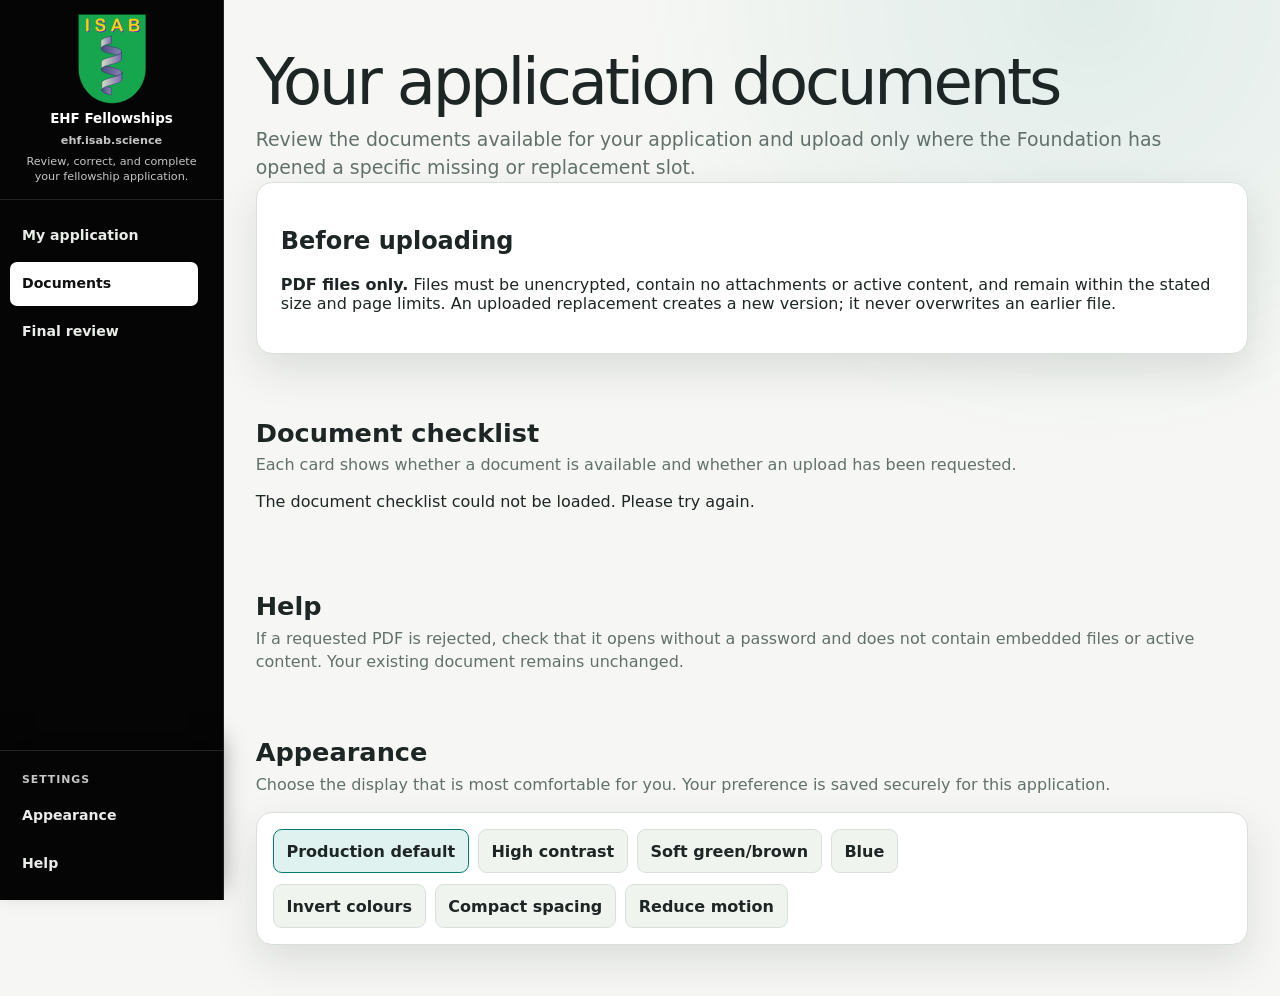
==== public/applicant/documents.html @ 423f9504 "feat: complete the EHF applicant review workflow" ====
<!doctype html>
<html lang="en">
  <head>
    <meta charset="utf-8">
    <meta name="viewport" content="width=device-width, initial-scale=1">
    <meta name="referrer" content="no-referrer">
    <title>EHF Fellowships — your documents</title>
    <link rel="stylesheet" href="../assets/site.css">
  </head>
  <body data-shell>
    <a class="skip-link" href="#main-content">Skip to main content</a>
    <button class="app-nav-toggle" type="button" aria-controls="application-navigation" aria-expanded="false" aria-label="Open application navigation"><span aria-hidden="true">☰</span> Menu</button>
    <div class="app-nav-backdrop" hidden></div>
    <aside class="app-nav" id="application-navigation" aria-label="Application navigation" data-open="false">
      <div class="app-nav-top"><a class="app-nav-home" href="/applicant/review"><img src="../assets/isab-logo.svg" alt="ISAB"><span class="app-nav-title">EHF Fellowships</span></a><span class="app-nav-domain">ehf.isab.science</span><span class="app-nav-purpose">Review, correct, and complete your fellowship application.</span></div>
      <div class="app-nav-scroll"><nav class="app-nav-list" aria-label="Primary navigation"><a class="app-nav-link" href="/applicant/review">My application</a><a class="app-nav-link" href="/applicant/documents" aria-current="page">Documents</a><a class="app-nav-link" href="/applicant/final-review">Final review</a></nav></div>
      <nav class="app-nav-list app-nav-lower" aria-label="Settings and help navigation"><span class="app-nav-heading">Settings</span><a class="app-nav-link" href="#appearance">Appearance</a><a class="app-nav-link" href="#help">Help</a></nav>
    </aside>
    <main class="site-main applicant-review-main" id="main-content" tabindex="-1">
      <header class="site-hero"><h1>Your application documents</h1><p>Review the documents available for your application and upload only where the Foundation has opened a specific missing or replacement slot.</p></header>
      <section class="application-progress" aria-labelledby="document-rules-heading">
        <h2 id="document-rules-heading">Before uploading</h2>
        <p><strong>PDF files only.</strong> Files must be unencrypted, contain no attachments or active content, and remain within the stated size and page limits. An uploaded replacement creates a new version; it never overwrites an earlier file.</p>
      </section>
      <section aria-labelledby="document-list-heading">
        <div class="section-heading"><h2 id="document-list-heading">Document checklist</h2><p>Each card shows whether a document is available and whether an upload has been requested.</p></div>
        <div class="document-slot-list" data-document-slots><p role="status">Loading your document checklist…</p></div>
      </section>
      <section id="help" class="section-heading"><h2>Help</h2><p>If a requested PDF is rejected, check that it opens without a password and does not contain embedded files or active content. Your existing document remains unchanged.</p></section>
      <section id="appearance" aria-labelledby="appearance-heading"><div class="section-heading"><h2 id="appearance-heading">Appearance</h2><p>Choose the display that is most comfortable for you. Your preference is saved securely for this application.</p></div><div class="appearance-controls"><div class="appearance-control-row"><button type="button" data-skin-choice="default" aria-pressed="true">Production default</button><button type="button" data-skin-choice="high-contrast" aria-pressed="false">High contrast</button><button type="button" data-skin-choice="soft-earth" aria-pressed="false">Soft green/brown</button><button type="button" data-skin-choice="blue" aria-pressed="false">Blue</button></div><div class="appearance-control-row"><button type="button" data-appearance-flag="invert" aria-pressed="false">Invert colours</button><button type="button" data-appearance-flag="compact" aria-pressed="false">Compact spacing</button><button type="button" data-appearance-flag="reduceMotion" aria-pressed="false">Reduce motion</button></div></div></section>
    </main>
    <script src="../assets/theme.js"></script>
    <script src="../assets/shell.js"></script>
    <script src="../assets/applicant-documents.js"></script>
  </body>
</html>
---- public/assets/site.css ----
:root {
  color-scheme: light;
  --background: #f6f7f4;
  --surface: #ffffff;
  --surface-soft: #f0f4ef;
  --text: #1d2525;
  --muted: #62706c;
  --line: #d8dfdc;
  --accent: #007c72;
  --accent-dark: #005f58;
  --accent-quiet: #e0f2ef;
  --warning: #8f4d00;
  --missing: #b42318;
  --focus: #b3415f;
  --shadow: 0 16px 42px rgba(32, 41, 38, 0.12);
  --nav-background: #050505;
  --nav-border: #252525;
  --nav-text: #e9ece8;
  --nav-muted: #c6c6c6;
  --nav-hover: #1c1c1c;
  --nav-width: 224px;
  font-family: Aptos, "Segoe UI", system-ui, sans-serif;
  background: var(--background);
  color: var(--text);
}

:root[data-skin="high-contrast"] { --background: #fff; --surface: #fff; --surface-soft: #f3f4f6; --text: #050505; --muted: #1f2937; --line: #111827; --accent: #005fcc; --accent-dark: #003f8f; --accent-quiet: #dbeafe; --warning: #9a3412; --focus: #d0006f; --shadow: 0 18px 48px rgba(0,0,0,.24); --nav-background: #000; --nav-border: #fff; --nav-text: #fff; --nav-muted: #f3f4f6; --nav-hover: #1f2937; }
:root[data-skin="soft-earth"] { --background: #f3f6ef; --surface: #fffffb; --surface-soft: #e8efe2; --text: #243025; --muted: #65705c; --line: #d4dccb; --accent: #5d7d47; --accent-dark: #3e5f33; --accent-quiet: #dcebd5; --warning: #9a5a23; --focus: #8b4a5f; --shadow: 0 16px 42px rgba(48,57,40,.14); --nav-background: #26301f; --nav-border: #46513d; --nav-text: #edf4e9; --nav-muted: #cdd9c3; --nav-hover: #37452e; }
:root[data-skin="blue"] { --background: #f4f8fb; --surface: #fff; --surface-soft: #e8f1f8; --text: #172434; --muted: #5b6b7b; --line: #ccd8e3; --accent: #226fb5; --accent-dark: #164f86; --accent-quiet: #dcecfb; --warning: #955100; --focus: #8d4a7a; --shadow: 0 16px 42px rgba(20,48,76,.13); --nav-background: #0c2540; --nav-border: #1e4365; --nav-text: #ebf5ff; --nav-muted: #c9dff2; --nav-hover: #173b60; }
:root[data-density="compact"] { --page-padding: .9rem; --card-padding: .85rem; }
:root[data-invert="true"] { filter: invert(1); }
:root[data-motion="reduced"] *, :root[data-motion="reduced"] *::before, :root[data-motion="reduced"] *::after { animation-duration: .001ms !important; scroll-behavior: auto !important; transition-duration: .001ms !important; }

* { box-sizing: border-box; }
html, body { min-width: 0; min-height: 100%; }
body { margin: 0; padding-left: var(--nav-width); overflow-x: hidden; background: radial-gradient(circle at 85% 0%, color-mix(in srgb, var(--accent) 9%, transparent), transparent 28rem), var(--background); color: var(--text); }
a { color: var(--accent-dark); }
a:focus-visible, button:focus-visible { outline: 3px solid color-mix(in srgb, var(--focus) 58%, transparent); outline-offset: 3px; }
button, a { -webkit-tap-highlight-color: transparent; }
[hidden] { display: none !important; }

.skip-link { position: fixed; z-index: 200; top: 8px; left: 8px; padding: 10px 14px; border-radius: 7px; background: #fff; color: #111; font-weight: 800; transform: translateY(-160%); }
.skip-link:focus { transform: translateY(0); }
.app-nav-toggle { display: none; }
.app-nav { position: fixed; inset: 0 auto 0 0; z-index: 90; display: flex; width: var(--nav-width); min-width: 0; flex-direction: column; border-right: 1px solid var(--nav-border); background: var(--nav-background); color: var(--nav-text); }
.app-nav-top { display: grid; justify-items: center; gap: 6px; padding: 14px 18px; border-bottom: 1px solid var(--nav-border); text-align: center; }
.app-nav-home { display: grid; justify-items: center; gap: 7px; color: #fff; text-decoration: none; }
.app-nav-home img { width: 68px; height: auto; }
.app-nav-title { max-width: 170px; font-size: .84rem; font-weight: 800; line-height: 1.2; }
.app-nav-domain, .app-nav-purpose { color: var(--nav-muted); font-size: .7rem; line-height: 1.35; overflow-wrap: anywhere; }
.app-nav-domain { font-weight: 700; }
.app-nav-scroll { min-height: 0; flex: 1 1 auto; overflow-y: auto; scrollbar-gutter: stable; }
.app-nav-list { display: grid; gap: 4px; padding: 14px 10px; }
.app-nav-lower { max-height: min(52vh, 330px); overflow-y: auto; border-top: 1px solid var(--nav-border); background: var(--nav-background); box-shadow: 0 -12px 22px rgba(0,0,0,.35); }
.app-nav-heading { padding: 8px 12px 4px; color: var(--nav-muted); font-size: .68rem; font-weight: 900; letter-spacing: .09em; text-transform: uppercase; }
.app-nav-link, .app-nav-disclosure { display: flex; width: 100%; min-width: 0; min-height: 44px; align-items: center; border: 0; border-radius: 7px; padding: 8px 12px; background: transparent; color: var(--nav-text); cursor: pointer; font: inherit; font-size: .88rem; font-weight: 700; line-height: 1.25; overflow-wrap: anywhere; text-align: left; text-decoration: none; }
.app-nav-link:hover, .app-nav-disclosure:hover { background: var(--nav-hover); color: #fff; }
.app-nav-link[aria-current="page"] { background: #fff; color: #111; }
.app-nav-submenu { display: grid; gap: 3px; padding-left: 12px; }
.app-nav-submenu .app-nav-link { color: var(--nav-muted); font-size: .78rem; }
.app-nav-authorizations { display: grid; gap: 6px; min-width: 0; margin: 8px 4px 0; padding: 12px 8px 0; border-top: 1px solid var(--nav-border); color: var(--nav-muted); font-size: .68rem; }
.app-nav-authorization-pills { display: flex; flex-wrap: wrap; gap: 5px; min-width: 0; }
.app-nav-authorization-pill { display: inline-flex; max-width: 100%; align-items: center; border-radius: 6px; padding: 3px 7px; font-size: 11px; font-weight: 700; line-height: 1.2; overflow-wrap: anywhere; }
.group-pill-1 { background: #fce7f3; color: #9d174d; }
.group-pill-2 { background: #dbeafe; color: #1e40af; }

.site-main { width: 94%; margin-inline: 3%; padding-block: clamp(1.5rem, 4vw, 4rem); }
.site-hero { display: grid; gap: .7rem; max-width: 76rem; }
.site-hero h1 { margin: 0; font-size: clamp(2.2rem, 5vw, 4.5rem); font-weight: 500; letter-spacing: -.05em; line-height: .98; }
.site-hero p { max-width: 60rem; margin: 0; color: var(--muted); font-size: clamp(1rem, 1.6vw, 1.18rem); line-height: 1.5; }
.preview-notice { margin-top: 1.3rem; border: 1px solid var(--line); border-radius: .9rem; padding: 1rem; background: var(--warning); color: #fff; font-weight: 700; line-height: 1.45; }
.preview-notice span { display: block; font-weight: 500; }
.section-heading { margin-top: clamp(2rem, 5vw, 4rem); }
.section-heading h2 { margin: 0 0 .35rem; font-size: clamp(1.3rem, 2vw, 1.85rem); }
.section-heading p { margin: 0; color: var(--muted); line-height: 1.45; }
.shell-grid { display: grid; min-width: 0; grid-template-columns: repeat(3, minmax(0, 1fr)); gap: clamp(.7rem, 1.5vw, 1.1rem); margin-top: 1rem; }
.shell-card { display: grid; min-width: 0; min-height: 150px; align-content: space-between; gap: 1rem; border: 1px solid var(--line); border-radius: 1rem; padding: var(--card-padding, 1.1rem); background: var(--surface); box-shadow: var(--shadow); color: var(--text); text-decoration: none; }
.shell-card:hover { border-color: var(--accent); }
.shell-card strong { font-size: 1.05rem; }
.shell-card span { color: var(--muted); line-height: 1.4; overflow-wrap: anywhere; }
.shell-card em { color: var(--accent); font-style: normal; font-weight: 800; }
.application-empty, .report-empty { margin-top: 1rem; border: 1px dashed var(--line); border-radius: 1rem; padding: 1.2rem; background: var(--surface); color: var(--muted); }
.report-grid { display: grid; min-width: 0; grid-template-columns: repeat(2, minmax(0, 1fr)); gap: 1rem; margin-top: 1rem; }
.report-card { min-width: 0; border: 1px solid var(--line); border-radius: 1rem; padding: 1rem; background: var(--surface); box-shadow: var(--shadow); }
.report-card h3 { margin: 0 0 .7rem; font-size: 1rem; }
.report-card svg { display: block; width: 100%; height: auto; overflow: visible; }
.report-card circle { fill-opacity: .86; stroke: var(--text); stroke-width: 2; }
.report-card .plot-point:focus { outline: none; stroke: var(--focus); stroke-width: 4; }
.report-card .plot-axis { fill: none; stroke: var(--text); stroke-width: 1.2; }
.report-card text { fill: var(--muted); font: 14px Aptos, "Segoe UI", system-ui, sans-serif; text-anchor: middle; }
.report-card .plot-callout-halo { fill: none; stroke: var(--text); stroke-width: 4; }
.report-card .plot-callout-line { fill: none; stroke-width: 1.5; }
.report-card .plot-callout-label { fill: var(--text); stroke: var(--surface); stroke-width: 3px; paint-order: stroke; font-size: 14px; font-weight: 800; }
.report-card .plot-callout-label[data-side="left"] { text-anchor: end; }
.report-card .plot-callout-label[data-side="right"] { text-anchor: start; }
.report-actions { display: flex; flex-wrap: wrap; align-items: end; justify-content: space-between; gap: .8rem; margin-top: 1rem; }
.report-filter { display: grid; flex: 1 1 20rem; max-width: 24rem; gap: .3rem; font-weight: 800; }
.report-filter select { width: 100%; min-height: 44px; border: 1px solid var(--line); border-radius: .65rem; padding: .55rem .7rem; background: var(--surface); color: var(--text); font: inherit; }
.report-download { display: inline-flex; min-height: 44px; align-items: center; border-radius: .75rem; padding: .7rem 1rem; background: var(--accent-dark); color: #fff; font-weight: 800; text-decoration: none; }
.report-download:hover, .report-download:focus-visible { filter: brightness(.92); }
.report-table { width: 100%; min-width: 0; margin-top: 1rem; border: 1px solid var(--line); border-radius: 1rem; overflow: hidden; background: var(--surface); box-shadow: var(--shadow); }
.report-header, .report-data-row { display: grid; min-width: 0; grid-template-columns: minmax(0, 1.4fr) repeat(12, minmax(0, 1fr)); }
.report-header { background: var(--nav-background); color: var(--nav-text); font-size: .74rem; font-weight: 800; }
.report-header > span, .report-data-row > span { min-width: 0; padding: .65rem .45rem; overflow-wrap: anywhere; }
.report-header > span { display: flex; flex-wrap: wrap; align-items: flex-start; gap: .3rem; }
.report-column-label { min-width: 0; flex: 1 1 2.5rem; overflow-wrap: anywhere; }
.report-sort-buttons { display: inline-flex; flex: 0 0 auto; gap: .15rem; }
.report-sort-button { display: inline-grid; width: 26px; height: 26px; place-items: center; border: 1px solid currentColor; border-radius: .3rem; padding: 0; background: transparent; color: var(--nav-text); cursor: pointer; font: inherit; line-height: 1; }
.report-sort-button[aria-pressed="true"] { border-color: var(--accent); background: var(--accent); color: #fff; }
.report-data-row { border-top: 1px solid var(--line); font-size: .8rem; cursor: pointer; }
.report-data-row:hover { background: var(--accent-quiet); }
.report-data-row:focus-visible { position: relative; outline: 3px solid var(--focus); outline-offset: -3px; }
.report-data-row > span::before { display: none; content: attr(data-label); color: var(--muted); font-size: .72rem; font-weight: 800; }
.report-interaction-hint { font-weight: 700; }
.report-filter-empty { margin-top: .75rem; border: 1px dashed var(--line); border-radius: .8rem; padding: .8rem; background: var(--surface); color: var(--muted); }
.missing-value { color: var(--missing); font-weight: 800; }
.report-details-modal { width: min(52rem, 94vw); max-height: 90vh; border: 1px solid var(--line); border-radius: 1rem; padding: 0; background: var(--surface); color: var(--text); box-shadow: var(--shadow); }
.report-details-modal::backdrop { background: rgba(0, 0, 0, .55); }
.report-details-panel { padding: 1.1rem; }
.report-details-header { display: flex; min-width: 0; align-items: center; justify-content: space-between; gap: 1rem; }
.report-details-header h3 { margin: 0; overflow-wrap: anywhere; }
.report-details-close { display: inline-grid; flex: 0 0 44px; width: 44px; height: 44px; place-items: center; border: 1px solid var(--line); border-radius: 50%; background: var(--surface-soft); color: var(--text); cursor: pointer; font: 800 1.35rem/1 Aptos, "Segoe UI", system-ui, sans-serif; }
.report-details-list { display: grid; grid-template-columns: repeat(2, minmax(0, 1fr)); gap: .7rem; margin: 1rem 0 0; }
.report-details-item { display: grid; min-width: 0; gap: .2rem; border: 1px solid var(--line); border-radius: .7rem; padding: .7rem; overflow-wrap: anywhere; }
.report-details-item dt { color: var(--muted); font-size: .72rem; font-weight: 800; text-transform: uppercase; }
.report-details-item dd { margin: 0; }
.appearance-controls { display: grid; gap: .7rem; margin-top: 1rem; border: 1px solid var(--line); border-radius: 1rem; padding: 1rem; background: var(--surface); box-shadow: var(--shadow); }
.appearance-control-row { display: flex; flex-wrap: wrap; gap: .55rem; }
.appearance-control-row button { min-height: 44px; border: 1px solid var(--line); border-radius: .55rem; padding: .55rem .8rem; background: var(--surface-soft); color: var(--text); cursor: pointer; font: inherit; font-weight: 700; }
.appearance-control-row button[aria-pressed="true"] { border-color: var(--accent); background: var(--accent-quiet); }
.site-footer { width: 94%; margin: 0 3%; padding: 1.5rem 0 2rem; color: var(--muted); font-size: .78rem; }
.app-nav-backdrop { display: none; }

@media (max-width: 1024px) { .shell-grid { grid-template-columns: repeat(2, minmax(0, 1fr)); } }
@media (max-width: 1300px) { .report-header { grid-template-columns: repeat(4, minmax(0, 1fr)); gap: .45rem; padding: .5rem; background: var(--surface); color: var(--text); } .report-header > span { align-items: center; border: 1px solid var(--line); border-radius: .5rem; background: var(--surface-soft); } .report-sort-button { width: 32px; height: 32px; color: var(--text); } .report-data-row { grid-template-columns: repeat(4, minmax(0, 1fr)); } .report-data-row > span { display: grid; gap: .15rem; } .report-data-row > span::before { display: block; } }
@media (max-width: 980px) { .report-grid { grid-template-columns: minmax(0, 1fr); } }
@media (max-width: 720px) {
  body { padding-left: 0; }
  .app-nav-toggle { position: fixed; z-index: 100; top: 10px; left: 10px; display: inline-flex; min-height: 44px; align-items: center; gap: .45rem; border: 1px solid var(--line); border-radius: .6rem; padding: .55rem .8rem; background: var(--surface); color: var(--text); font: inherit; font-weight: 800; }
  .app-nav { width: min(86vw, 320px); transform: translateX(-105%); transition: transform .18s ease; }
  .app-nav[data-open="true"] { transform: translateX(0); }
  .app-nav-backdrop { position: fixed; z-index: 80; inset: 0; display: block; background: rgba(0,0,0,.45); }
  .site-main { width: 94%; margin-inline: 3%; padding-top: 5rem; }
  .site-footer { width: 94%; margin: 0 3%; }
  .shell-grid { grid-template-columns: minmax(0, 1fr); }
  .report-header { grid-template-columns: repeat(2, minmax(0, 1fr)); }
  .report-details-list { grid-template-columns: minmax(0, 1fr); }
}

.applicant-auth-main, .applicant-review-main { width: 94%; margin-inline: 3%; }
.applicant-auth-card, .application-progress, .review-section { width: 100%; min-width: 0; box-sizing: border-box; border: 1px solid var(--line); border-radius: 1rem; background: var(--surface); padding: clamp(1rem, 2vw, 1.5rem); box-shadow: var(--shadow); }
.applicant-auth-card form, .review-form { display: grid; gap: 1rem; }
.applicant-auth-card input, .review-field input, .review-field select, .review-field textarea { width: 100%; min-width: 0; box-sizing: border-box; border: 1px solid var(--line); border-radius: .55rem; background: var(--surface); color: var(--text); padding: .7rem; font: inherit; }
.applicant-auth-card label, .review-field label { font-weight: 700; }
.review-nav-link { width: 100%; border: 0; text-align: left; font: inherit; cursor: pointer; }
.review-fields { display: grid; grid-template-columns: repeat(2, minmax(0, 1fr)); gap: 1rem; }
.review-field { display: grid; min-width: 0; gap: .35rem; }
.review-field-wide { grid-column: 1 / -1; }
.field-help, .character-counter { color: var(--muted); font-size: .9rem; }
.review-actions { display: flex; flex-wrap: wrap; gap: .8rem; align-items: center; }
.primary-action, .secondary-action, .confirm-action { min-height: 44px; border: 1px solid var(--line); border-radius: .65rem; padding: .65rem 1rem; font: 700 1rem/1.2 Aptos, "Segoe UI", system-ui, sans-serif; cursor: pointer; }
.primary-action { background: #1769aa; color: #fff; }
.secondary-action { background: var(--surface-soft); color: var(--text); }
.confirm-action { margin-inline-start: auto; background: #d98200; color: #111; }
.form-status { min-height: 1.5rem; font-weight: 700; }
.application-progress progress { width: 100%; min-height: 1rem; accent-color: #1769aa; }
.document-slot-list { display: grid; grid-template-columns: repeat(auto-fit, minmax(min(100%, 20rem), 1fr)); gap: 1rem; width: 100%; min-width: 0; }
.document-slot-card { min-width: 0; border: 1px solid var(--line); border-radius: 1rem; background: var(--surface); padding: 1rem; overflow-wrap: anywhere; }
.document-upload-form { display: grid; min-width: 0; gap: .7rem; }
.document-upload-form input { max-width: 100%; min-height: 44px; }

@media (max-width: 720px) {
  .review-fields { grid-template-columns: minmax(0, 1fr); }
  .review-actions { align-items: stretch; flex-direction: column; }
  .confirm-action { margin-inline-start: 0; margin-top: .5rem; }
}
@media (max-width: 520px) { .report-header { grid-template-columns: minmax(0, 1fr); } .report-data-row { grid-template-columns: repeat(2, minmax(0, 1fr)); } }
@media (prefers-reduced-motion: reduce) { *, *::before, *::after { scroll-behavior: auto !important; transition-duration: .001ms !important; animation-duration: .001ms !important; } }
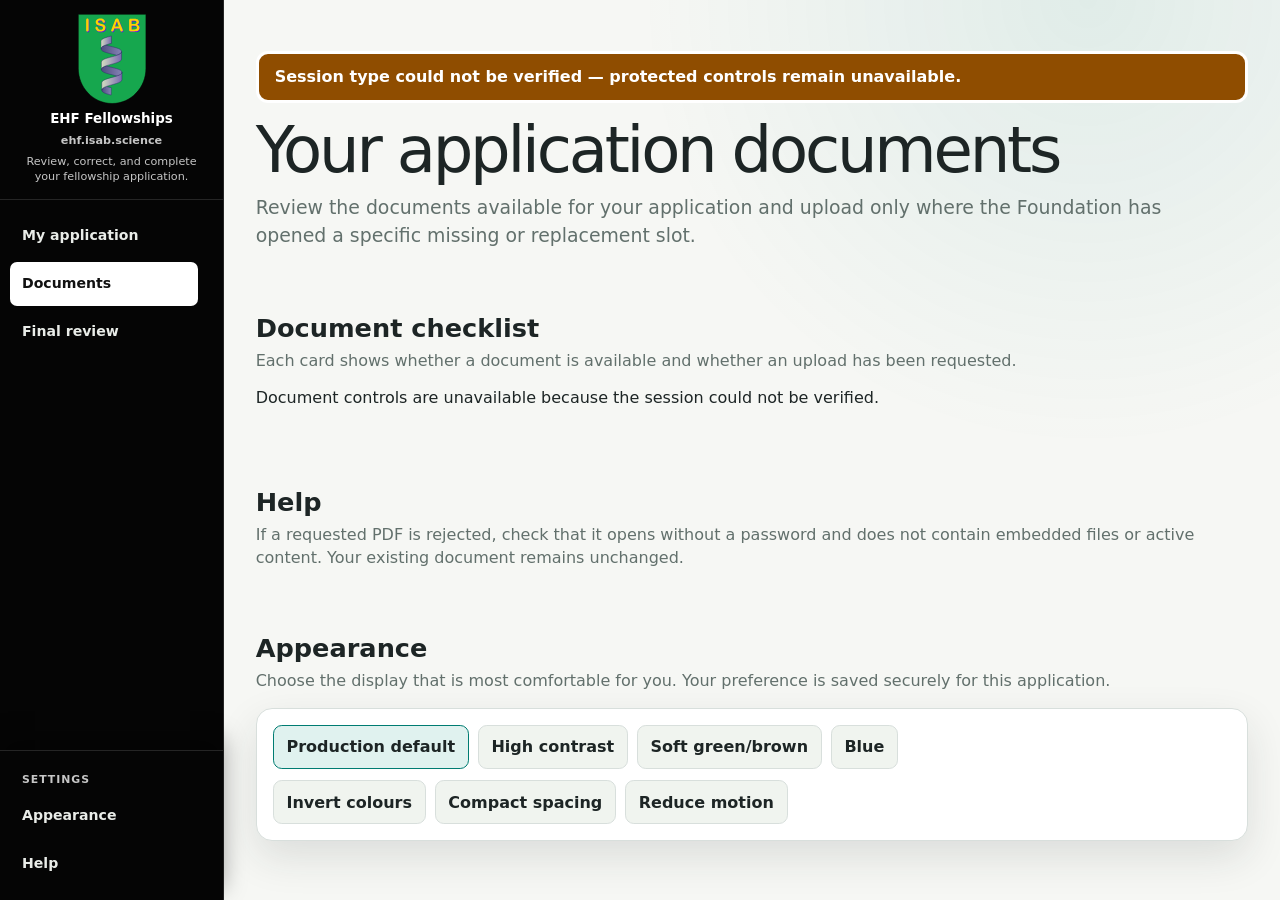
==== commit 3f86ce47: "fix: harden synthetic applicant browser flow" ====
--- a/public/applicant/documents.html
+++ b/public/applicant/documents.html
@@ -17,14 +17,15 @@
       <nav class="app-nav-list app-nav-lower" aria-label="Settings and help navigation"><span class="app-nav-heading">Settings</span><a class="app-nav-link" href="#appearance">Appearance</a><a class="app-nav-link" href="#help">Help</a></nav>
     </aside>
     <main class="site-main applicant-review-main" id="main-content" tabindex="-1">
+      <p class="synthetic-session-banner" role="status" data-synthetic-banner hidden>Synthetic test — administrator session</p>
       <header class="site-hero"><h1>Your application documents</h1><p>Review the documents available for your application and upload only where the Foundation has opened a specific missing or replacement slot.</p></header>
-      <section class="application-progress" aria-labelledby="document-rules-heading">
+      <section class="application-progress" aria-labelledby="document-rules-heading" data-document-operations hidden>
         <h2 id="document-rules-heading">Before uploading</h2>
         <p><strong>PDF files only.</strong> Files must be unencrypted, contain no attachments or active content, and remain within the stated size and page limits. An uploaded replacement creates a new version; it never overwrites an earlier file.</p>
       </section>
       <section aria-labelledby="document-list-heading">
         <div class="section-heading"><h2 id="document-list-heading">Document checklist</h2><p>Each card shows whether a document is available and whether an upload has been requested.</p></div>
-        <div class="document-slot-list" data-document-slots><p role="status">Loading your document checklist…</p></div>
+        <div class="document-slot-list" data-document-slots><p role="status">Checking workspace access…</p></div>
       </section>
       <section id="help" class="section-heading"><h2>Help</h2><p>If a requested PDF is rejected, check that it opens without a password and does not contain embedded files or active content. Your existing document remains unchanged.</p></section>
       <section id="appearance" aria-labelledby="appearance-heading"><div class="section-heading"><h2 id="appearance-heading">Appearance</h2><p>Choose the display that is most comfortable for you. Your preference is saved securely for this application.</p></div><div class="appearance-controls"><div class="appearance-control-row"><button type="button" data-skin-choice="default" aria-pressed="true">Production default</button><button type="button" data-skin-choice="high-contrast" aria-pressed="false">High contrast</button><button type="button" data-skin-choice="soft-earth" aria-pressed="false">Soft green/brown</button><button type="button" data-skin-choice="blue" aria-pressed="false">Blue</button></div><div class="appearance-control-row"><button type="button" data-appearance-flag="invert" aria-pressed="false">Invert colours</button><button type="button" data-appearance-flag="compact" aria-pressed="false">Compact spacing</button><button type="button" data-appearance-flag="reduceMotion" aria-pressed="false">Reduce motion</button></div></div></section>
--- a/public/assets/site.css
+++ b/public/assets/site.css
@@ -79,6 +79,9 @@
 .shell-card strong { font-size: 1.05rem; }
 .shell-card span { color: var(--muted); line-height: 1.4; overflow-wrap: anywhere; }
 .shell-card em { color: var(--accent); font-style: normal; font-weight: 800; }
+.synthetic-workspace-grid { margin-bottom: 1rem; }
+.synthetic-create-card { width: 100%; cursor: pointer; font: inherit; text-align: left; }
+.synthetic-create-card:focus-visible { border-color: var(--focus); }
 .application-empty, .report-empty { margin-top: 1rem; border: 1px dashed var(--line); border-radius: 1rem; padding: 1.2rem; background: var(--surface); color: var(--muted); }
 .report-grid { display: grid; min-width: 0; grid-template-columns: repeat(2, minmax(0, 1fr)); gap: 1rem; margin-top: 1rem; }
 .report-card { min-width: 0; border: 1px solid var(--line); border-radius: 1rem; padding: 1rem; background: var(--surface); box-shadow: var(--shadow); }
@@ -148,14 +151,28 @@
 }
 
 .applicant-auth-main, .applicant-review-main { width: 94%; margin-inline: 3%; }
+.synthetic-session-banner { width: 100%; min-width: 0; margin: 0 0 1rem; border: 3px solid currentColor; border-radius: .75rem; padding: .75rem 1rem; background: var(--warning); color: #fff; font-weight: 900; line-height: 1.35; overflow-wrap: anywhere; }
 .applicant-auth-card, .application-progress, .review-section { width: 100%; min-width: 0; box-sizing: border-box; border: 1px solid var(--line); border-radius: 1rem; background: var(--surface); padding: clamp(1rem, 2vw, 1.5rem); box-shadow: var(--shadow); }
 .applicant-auth-card form, .review-form { display: grid; gap: 1rem; }
 .applicant-auth-card input, .review-field input, .review-field select, .review-field textarea { width: 100%; min-width: 0; box-sizing: border-box; border: 1px solid var(--line); border-radius: .55rem; background: var(--surface); color: var(--text); padding: .7rem; font: inherit; }
-.applicant-auth-card label, .review-field label { font-weight: 700; }
+.applicant-auth-card label, .review-field label, .review-field legend { font-weight: 700; }
 .review-nav-link { width: 100%; border: 0; text-align: left; font: inherit; cursor: pointer; }
 .review-fields { display: grid; grid-template-columns: repeat(2, minmax(0, 1fr)); gap: 1rem; }
+.review-fields-identity { grid-template-columns: repeat(4, minmax(0, 1fr)); }
+.review-fields-employment { grid-template-columns: repeat(3, minmax(0, 1fr)); }
 .review-field { display: grid; min-width: 0; gap: .35rem; }
 .review-field-wide { grid-column: 1 / -1; }
+.review-field-fullName, .review-field-registeredEmail, .review-field-alternativeEmail { grid-column: span 2; }
+.repeatable-field { margin: 0; border: 1px solid var(--line); border-radius: .8rem; padding: 1rem; }
+.repeatable-field legend { padding-inline: .35rem; }
+.repeatable-rows { display: grid; gap: .75rem; min-width: 0; margin-block: .75rem; }
+.degree-row { display: grid; grid-template-columns: minmax(8rem, .75fr) minmax(10rem, 1fr) auto; gap: .75rem; align-items: end; min-width: 0; border-bottom: 1px solid var(--line); padding-bottom: .75rem; }
+.doi-lookup-row { display: grid; grid-template-columns: minmax(0, 1fr) auto; gap: .75rem; align-items: end; margin-top: .75rem; }
+.publication-preview, .publication-row { display: grid; grid-template-columns: minmax(0, 1fr) auto; gap: .75rem; align-items: center; border: 1px solid var(--line); border-radius: .75rem; background: var(--surface-soft); padding: .8rem; }
+.publication-summary { display: grid; min-width: 0; gap: .25rem; overflow-wrap: anywhere; }
+.publication-summary span { color: var(--muted); }
+.add-row-action { justify-self: start; }
+.remove-row-action { min-width: max-content; }
 .field-help, .character-counter { color: var(--muted); font-size: .9rem; }
 .review-actions { display: flex; flex-wrap: wrap; gap: .8rem; align-items: center; }
 .primary-action, .secondary-action, .confirm-action { min-height: 44px; border: 1px solid var(--line); border-radius: .65rem; padding: .65rem 1rem; font: 700 1rem/1.2 Aptos, "Segoe UI", system-ui, sans-serif; cursor: pointer; }
@@ -163,6 +180,7 @@
 .secondary-action { background: var(--surface-soft); color: var(--text); }
 .confirm-action { margin-inline-start: auto; background: #d98200; color: #111; }
 .form-status { min-height: 1.5rem; font-weight: 700; }
+.correction-notice { border-left: .35rem solid var(--warning); border-radius: .45rem; padding: .75rem .9rem; background: var(--surface-soft); color: var(--text); font-weight: 700; }
 .application-progress progress { width: 100%; min-height: 1rem; accent-color: #1769aa; }
 .document-slot-list { display: grid; grid-template-columns: repeat(auto-fit, minmax(min(100%, 20rem), 1fr)); gap: 1rem; width: 100%; min-width: 0; }
 .document-slot-card { min-width: 0; border: 1px solid var(--line); border-radius: 1rem; background: var(--surface); padding: 1rem; overflow-wrap: anywhere; }
@@ -171,8 +189,18 @@
 
 @media (max-width: 720px) {
   .review-fields { grid-template-columns: minmax(0, 1fr); }
+  .review-field-fullName, .review-field-registeredEmail, .review-field-alternativeEmail { grid-column: auto; }
+  .degree-row, .doi-lookup-row, .publication-preview, .publication-row { grid-template-columns: minmax(0, 1fr); align-items: stretch; }
+  .remove-row-action { min-width: 0; }
   .review-actions { align-items: stretch; flex-direction: column; }
   .confirm-action { margin-inline-start: 0; margin-top: .5rem; }
 }
+@media (min-width: 721px) and (max-width: 1050px) {
+  .review-fields-identity, .review-fields-employment { grid-template-columns: repeat(2, minmax(0, 1fr)); }
+}
+@media (min-width: 721px) and (max-width: 900px) {
+  .degree-row, .doi-lookup-row, .publication-preview, .publication-row { grid-template-columns: minmax(0, 1fr); align-items: stretch; }
+  .remove-row-action { min-width: 0; }
+}
 @media (max-width: 520px) { .report-header { grid-template-columns: minmax(0, 1fr); } .report-data-row { grid-template-columns: repeat(2, minmax(0, 1fr)); } }
 @media (prefers-reduced-motion: reduce) { *, *::before, *::after { scroll-behavior: auto !important; transition-duration: .001ms !important; animation-duration: .001ms !important; } }
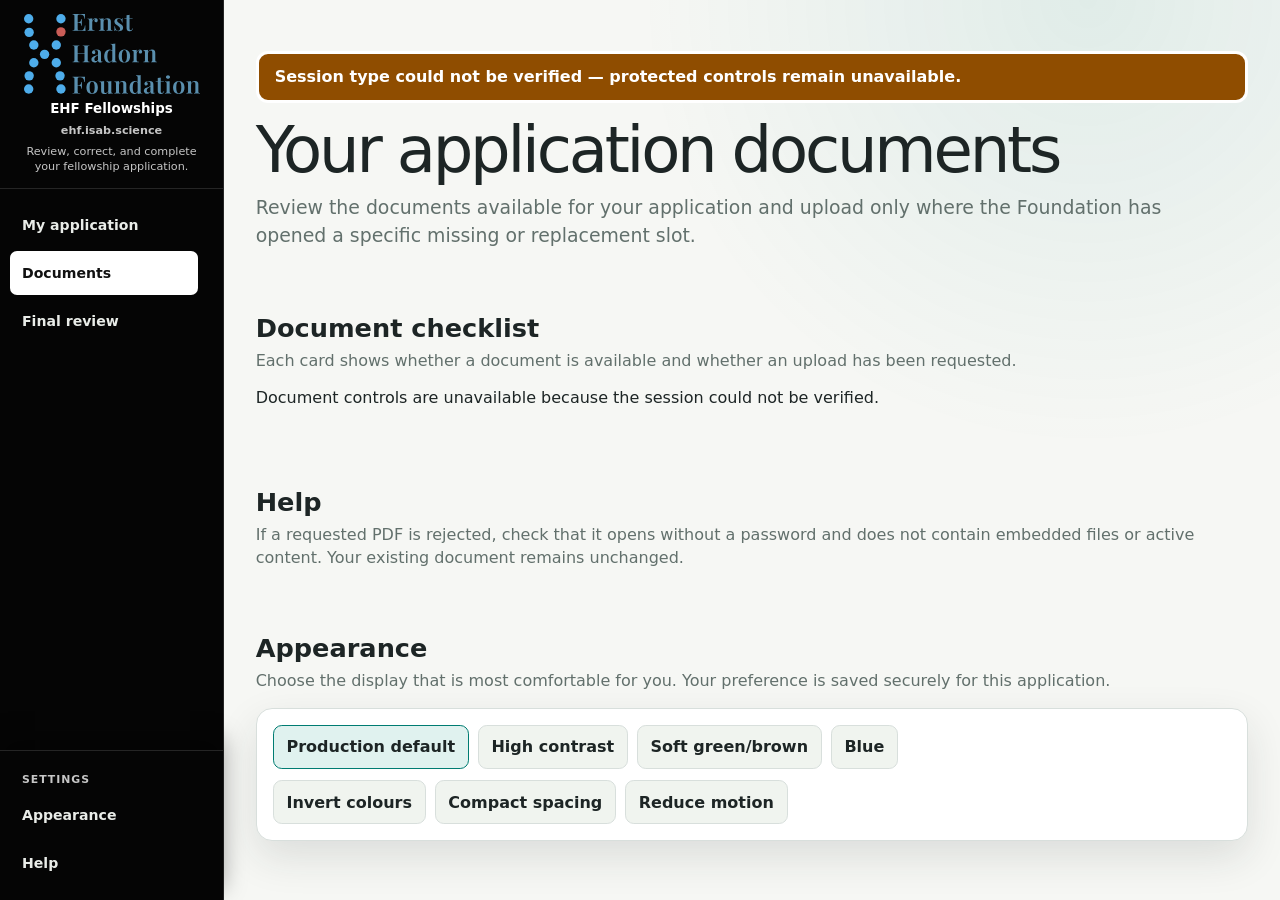
==== commit 47970855: "feat: show the Ernst Hadorn Foundation logo in the shell navigation" ====
--- a/public/applicant/documents.html
+++ b/public/applicant/documents.html
@@ -12,7 +12,7 @@
     <button class="app-nav-toggle" type="button" aria-controls="application-navigation" aria-expanded="false" aria-label="Open application navigation"><span aria-hidden="true">☰</span> Menu</button>
     <div class="app-nav-backdrop" hidden></div>
     <aside class="app-nav" id="application-navigation" aria-label="Application navigation" data-open="false">
-      <div class="app-nav-top"><a class="app-nav-home" href="/applicant/review"><img src="../assets/isab-logo.svg" alt="ISAB"><span class="app-nav-title">EHF Fellowships</span></a><span class="app-nav-domain">ehf.isab.science</span><span class="app-nav-purpose">Review, correct, and complete your fellowship application.</span></div>
+      <div class="app-nav-top"><a class="app-nav-home" href="/applicant/review"><img src="../assets/ehf-logo.svg" alt="Ernst Hadorn Foundation"><span class="app-nav-title">EHF Fellowships</span></a><span class="app-nav-domain">ehf.isab.science</span><span class="app-nav-purpose">Review, correct, and complete your fellowship application.</span></div>
       <div class="app-nav-scroll"><nav class="app-nav-list" aria-label="Primary navigation"><a class="app-nav-link" href="/applicant/review">My application</a><a class="app-nav-link" href="/applicant/documents" aria-current="page">Documents</a><a class="app-nav-link" href="/applicant/final-review">Final review</a></nav></div>
       <nav class="app-nav-list app-nav-lower" aria-label="Settings and help navigation"><span class="app-nav-heading">Settings</span><a class="app-nav-link" href="#appearance">Appearance</a><a class="app-nav-link" href="#help">Help</a></nav>
     </aside>
--- a/public/assets/site.css
+++ b/public/assets/site.css
@@ -45,7 +45,7 @@
 .app-nav { position: fixed; inset: 0 auto 0 0; z-index: 90; display: flex; width: var(--nav-width); min-width: 0; flex-direction: column; border-right: 1px solid var(--nav-border); background: var(--nav-background); color: var(--nav-text); }
 .app-nav-top { display: grid; justify-items: center; gap: 6px; padding: 14px 18px; border-bottom: 1px solid var(--nav-border); text-align: center; }
 .app-nav-home { display: grid; justify-items: center; gap: 7px; color: #fff; text-decoration: none; }
-.app-nav-home img { width: 68px; height: auto; }
+.app-nav-home img { width: 100%; max-width: 176px; height: auto; }
 .app-nav-title { max-width: 170px; font-size: .84rem; font-weight: 800; line-height: 1.2; }
 .app-nav-domain, .app-nav-purpose { color: var(--nav-muted); font-size: .7rem; line-height: 1.35; overflow-wrap: anywhere; }
 .app-nav-domain { font-weight: 700; }
@@ -90,10 +90,12 @@
 .report-card circle { fill-opacity: .86; stroke: var(--text); stroke-width: 2; }
 .report-card .plot-point:focus { outline: none; stroke: var(--focus); stroke-width: 4; }
 .report-card .plot-axis { fill: none; stroke: var(--text); stroke-width: 1.2; }
+.report-card .plot-gridline { fill: none; stroke: var(--line); stroke-width: 1; stroke-dasharray: 2 4; }
 .report-card text { fill: var(--muted); font: 14px Aptos, "Segoe UI", system-ui, sans-serif; text-anchor: middle; }
-.report-card .plot-callout-halo { fill: none; stroke: var(--text); stroke-width: 4; }
-.report-card .plot-callout-line { fill: none; stroke-width: 1.5; }
-.report-card .plot-callout-label { fill: var(--text); stroke: var(--surface); stroke-width: 3px; paint-order: stroke; font-size: 14px; font-weight: 800; }
+.report-card .plot-tick-label { font-size: 10px; }
+.report-card .plot-axis-label { font-size: 12px; }
+.report-card .plot-callout-line { fill: none; stroke-width: 1; opacity: .72; }
+.report-card .plot-callout-label { fill: var(--text); font-size: 10px; font-weight: 700; }
 .report-card .plot-callout-label[data-side="left"] { text-anchor: end; }
 .report-card .plot-callout-label[data-side="right"] { text-anchor: start; }
 .report-actions { display: flex; flex-wrap: wrap; align-items: end; justify-content: space-between; gap: .8rem; margin-top: 1rem; }
@@ -171,6 +173,16 @@
 .publication-preview, .publication-row { display: grid; grid-template-columns: minmax(0, 1fr) auto; gap: .75rem; align-items: center; border: 1px solid var(--line); border-radius: .75rem; background: var(--surface-soft); padding: .8rem; }
 .publication-summary { display: grid; min-width: 0; gap: .25rem; overflow-wrap: anywhere; }
 .publication-summary span { color: var(--muted); }
+.publication-records { width: 100%; min-width: 0; margin-top: 1rem; border: 1px solid var(--line); border-radius: 1rem; overflow: hidden; background: var(--surface); box-shadow: var(--shadow); }
+.publication-records-header, .publication-record { display: grid; min-width: 0; grid-template-columns: minmax(0, 1fr) minmax(0, 1.45fr) minmax(0, 2fr) minmax(0, 1.25fr) minmax(0, .75fr); }
+.publication-records-header { background: var(--nav-background); color: var(--nav-text); font-size: .74rem; font-weight: 800; }
+.publication-records-header > span, .publication-record-field { min-width: 0; padding: .7rem .6rem; overflow-wrap: anywhere; }
+.publication-record { border-top: 1px solid var(--line); color: var(--text); cursor: pointer; text-align: left; }
+.publication-record:hover { background: var(--accent-quiet); }
+.publication-record:focus-visible { position: relative; z-index: 1; outline: 3px solid var(--focus); outline-offset: -3px; }
+.publication-record-field { line-height: 1.35; }
+.publication-record-label { display: none; color: var(--muted); font-size: .72rem; font-weight: 800; }
+.publication-record-help { margin: .55rem 0 0; color: var(--muted); font-size: .82rem; }
 .add-row-action { justify-self: start; }
 .remove-row-action { min-width: max-content; }
 .field-help, .character-counter { color: var(--muted); font-size: .9rem; }
@@ -194,9 +206,15 @@
   .remove-row-action { min-width: 0; }
   .review-actions { align-items: stretch; flex-direction: column; }
   .confirm-action { margin-inline-start: 0; margin-top: .5rem; }
+  .publication-records-header { display: none; }
+  .publication-record { grid-template-columns: minmax(0, 1fr); gap: .35rem; padding: .7rem; }
+  .publication-record-field { display: grid; grid-template-columns: minmax(7rem, 30%) minmax(0, 1fr); gap: .5rem; padding: .35rem .45rem; }
+  .publication-record-label { display: block; }
 }
 @media (min-width: 721px) and (max-width: 1050px) {
   .review-fields-identity, .review-fields-employment { grid-template-columns: repeat(2, minmax(0, 1fr)); }
+  .publication-records-header, .publication-record { grid-template-columns: repeat(3, minmax(0, 1fr)); }
+  .publication-records-header > span, .publication-record-field { padding: .65rem .5rem; }
 }
 @media (min-width: 721px) and (max-width: 900px) {
   .degree-row, .doi-lookup-row, .publication-preview, .publication-row { grid-template-columns: minmax(0, 1fr); align-items: stretch; }
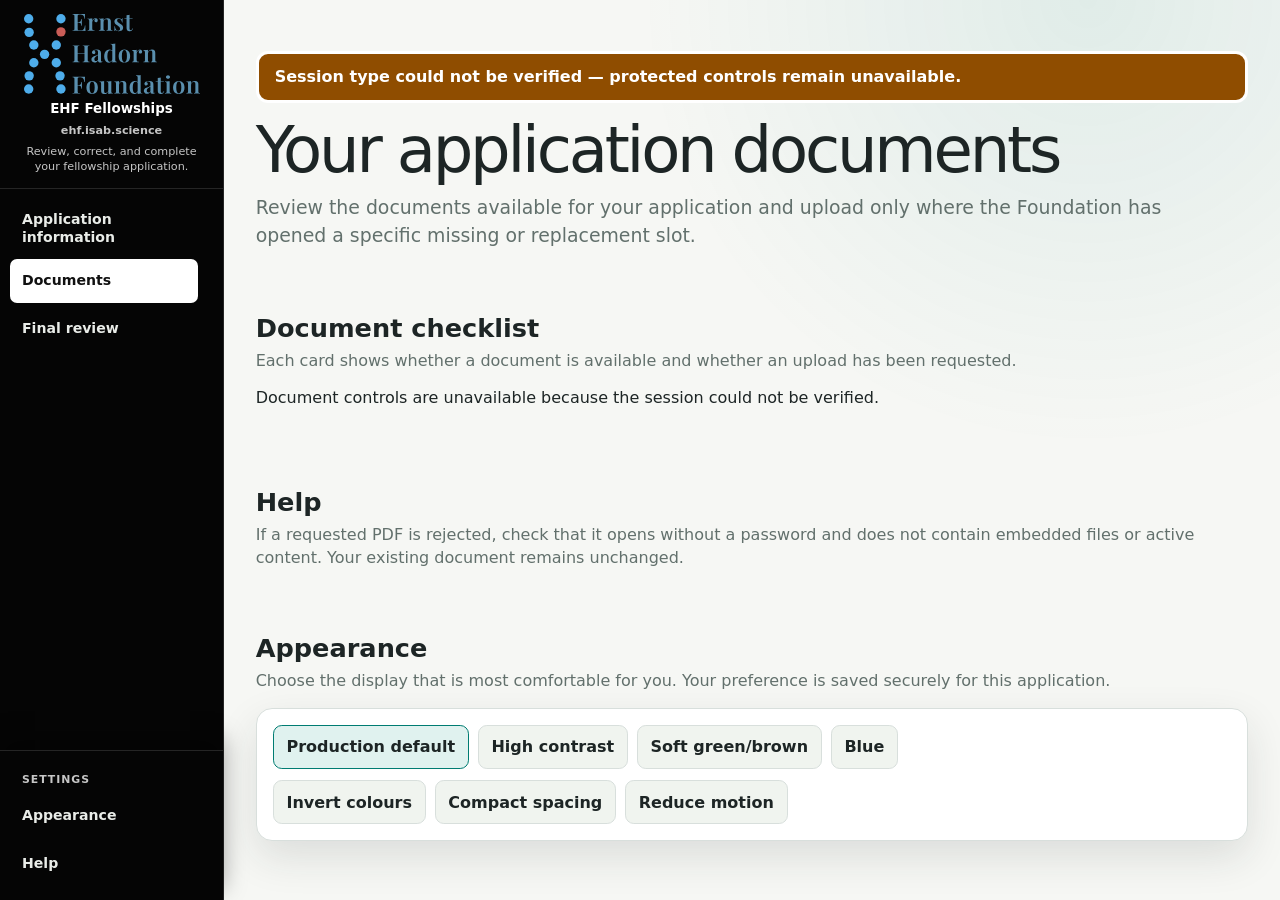
==== commit afeda215: "feat: unify applicant review navigation" ====
--- a/public/applicant/documents.html
+++ b/public/applicant/documents.html
@@ -13,7 +13,7 @@
     <div class="app-nav-backdrop" hidden></div>
     <aside class="app-nav" id="application-navigation" aria-label="Application navigation" data-open="false">
       <div class="app-nav-top"><a class="app-nav-home" href="/applicant/review"><img src="../assets/ehf-logo.svg" alt="Ernst Hadorn Foundation"><span class="app-nav-title">EHF Fellowships</span></a><span class="app-nav-domain">ehf.isab.science</span><span class="app-nav-purpose">Review, correct, and complete your fellowship application.</span></div>
-      <div class="app-nav-scroll"><nav class="app-nav-list" aria-label="Primary navigation"><a class="app-nav-link" href="/applicant/review">My application</a><a class="app-nav-link" href="/applicant/documents" aria-current="page">Documents</a><a class="app-nav-link" href="/applicant/final-review">Final review</a></nav></div>
+      <div class="app-nav-scroll"><nav class="app-nav-list" aria-label="Primary navigation"><a class="app-nav-link" href="/applicant/review">Application information</a><a class="app-nav-link" href="/applicant/documents" aria-current="page">Documents</a><a class="app-nav-link" href="/applicant/final-review">Final review</a></nav></div>
       <nav class="app-nav-list app-nav-lower" aria-label="Settings and help navigation"><span class="app-nav-heading">Settings</span><a class="app-nav-link" href="#appearance">Appearance</a><a class="app-nav-link" href="#help">Help</a></nav>
     </aside>
     <main class="site-main applicant-review-main" id="main-content" tabindex="-1">
--- a/public/assets/site.css
+++ b/public/assets/site.css
@@ -63,6 +63,16 @@
 .app-nav-authorization-pill { display: inline-flex; max-width: 100%; align-items: center; border-radius: 6px; padding: 3px 7px; font-size: 11px; font-weight: 700; line-height: 1.2; overflow-wrap: anywhere; }
 .group-pill-1 { background: #fce7f3; color: #9d174d; }
 .group-pill-2 { background: #dbeafe; color: #1e40af; }
+
+.applicant-detail-tabs,
+.applicant-section-tabs { display: flex; flex-wrap: wrap; gap: .55rem; margin: 1rem 0 1.35rem; }
+.applicant-detail-tabs a,
+.applicant-section-tabs button { display: inline-flex; min-height: 44px; align-items: center; border: 1px solid var(--line); border-radius: .65rem; padding: .65rem .85rem; background: var(--surface); color: var(--text); font: inherit; font-weight: 700; text-decoration: none; }
+.applicant-detail-tabs a:hover,
+.applicant-detail-tabs a:focus-visible,
+.applicant-section-tabs button:hover,
+.applicant-section-tabs button:focus-visible,
+.applicant-section-tabs button[aria-current="step"] { border-color: var(--accent); background: var(--accent-quiet); }
 
 .site-main { width: 94%; margin-inline: 3%; padding-block: clamp(1.5rem, 4vw, 4rem); }
 .site-hero { display: grid; gap: .7rem; max-width: 76rem; }
@@ -174,7 +184,7 @@
 .publication-summary { display: grid; min-width: 0; gap: .25rem; overflow-wrap: anywhere; }
 .publication-summary span { color: var(--muted); }
 .publication-records { width: 100%; min-width: 0; margin-top: 1rem; border: 1px solid var(--line); border-radius: 1rem; overflow: hidden; background: var(--surface); box-shadow: var(--shadow); }
-.publication-records-header, .publication-record { display: grid; min-width: 0; grid-template-columns: minmax(0, 1fr) minmax(0, 1.45fr) minmax(0, 2fr) minmax(0, 1.25fr) minmax(0, .75fr); }
+.publication-records-header, .publication-record { display: grid; min-width: 0; grid-template-columns: minmax(0, .8fr) minmax(0, 1.2fr) minmax(0, 1.6fr) minmax(0, 1fr) minmax(0, 1.6fr) minmax(0, .8fr); }
 .publication-records-header { background: var(--nav-background); color: var(--nav-text); font-size: .74rem; font-weight: 800; }
 .publication-records-header > span, .publication-record-field { min-width: 0; padding: .7rem .6rem; overflow-wrap: anywhere; }
 .publication-record { border-top: 1px solid var(--line); color: var(--text); cursor: pointer; text-align: left; }
